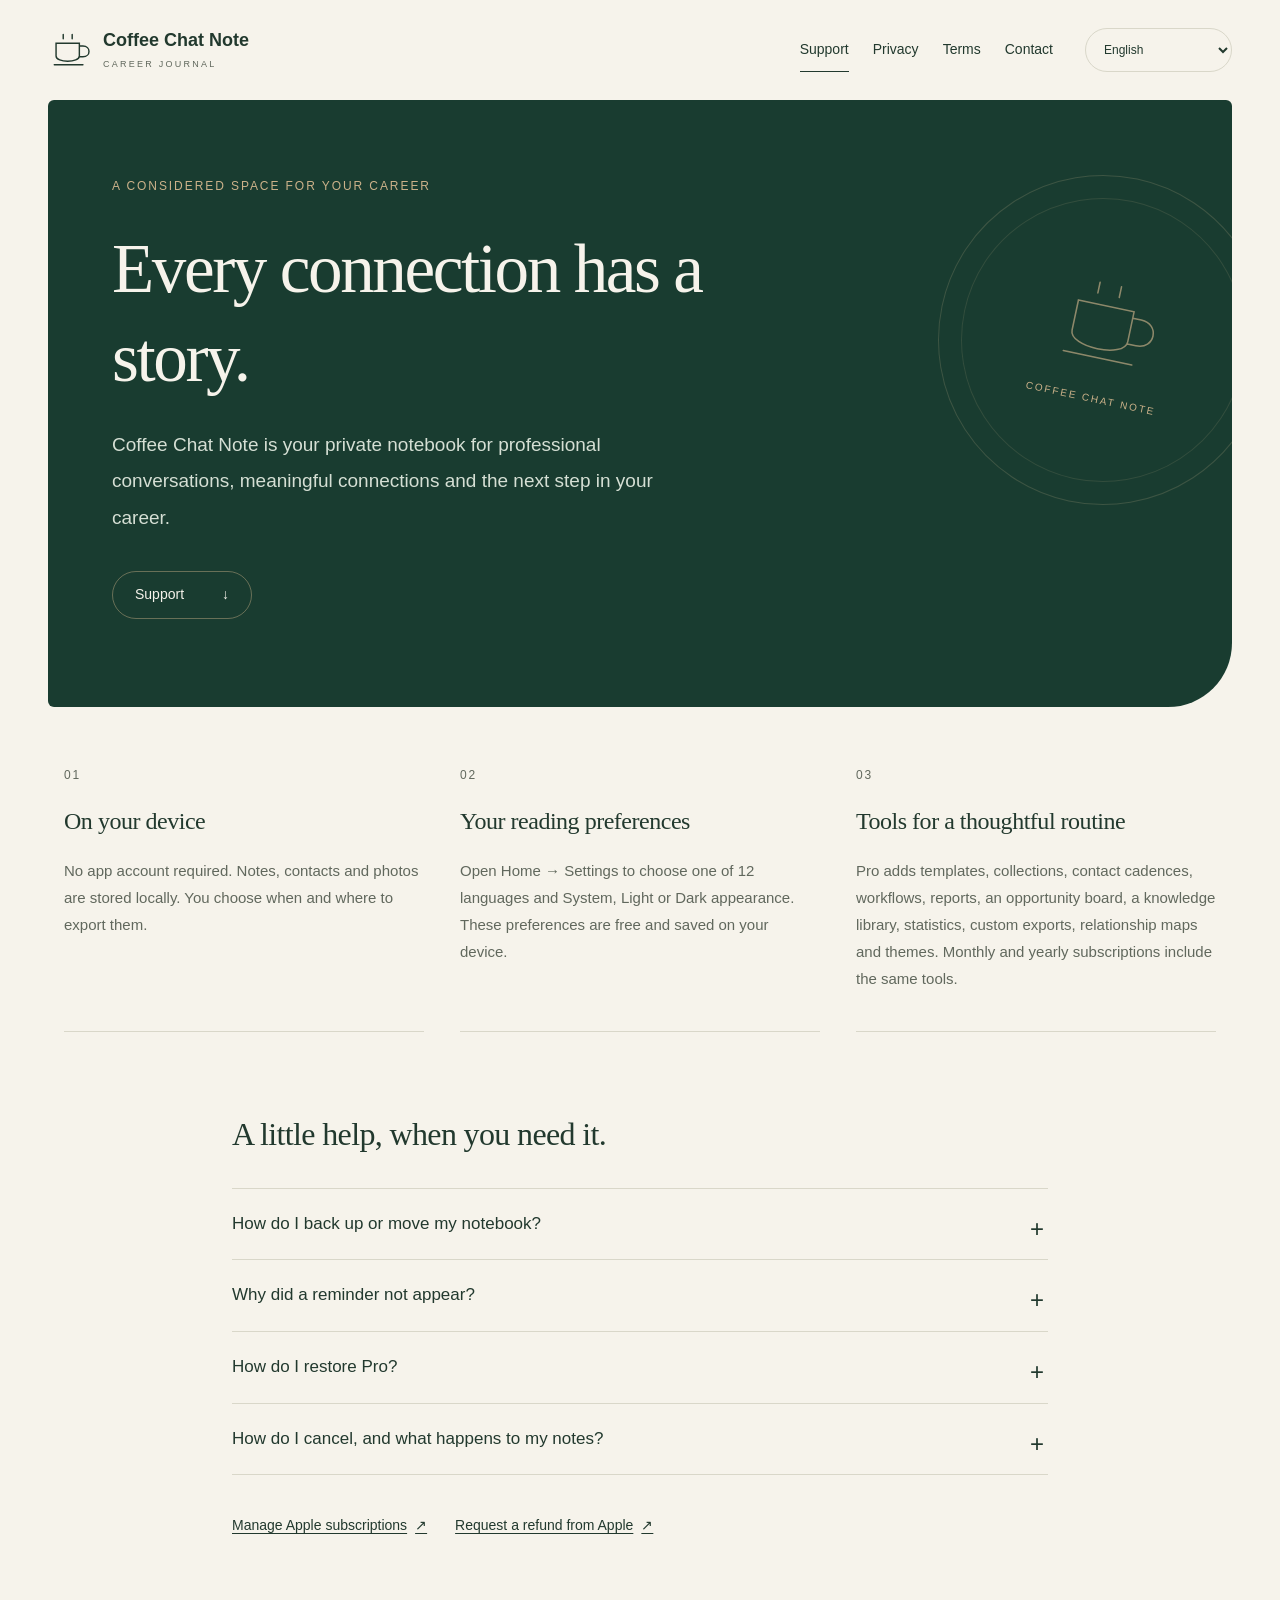
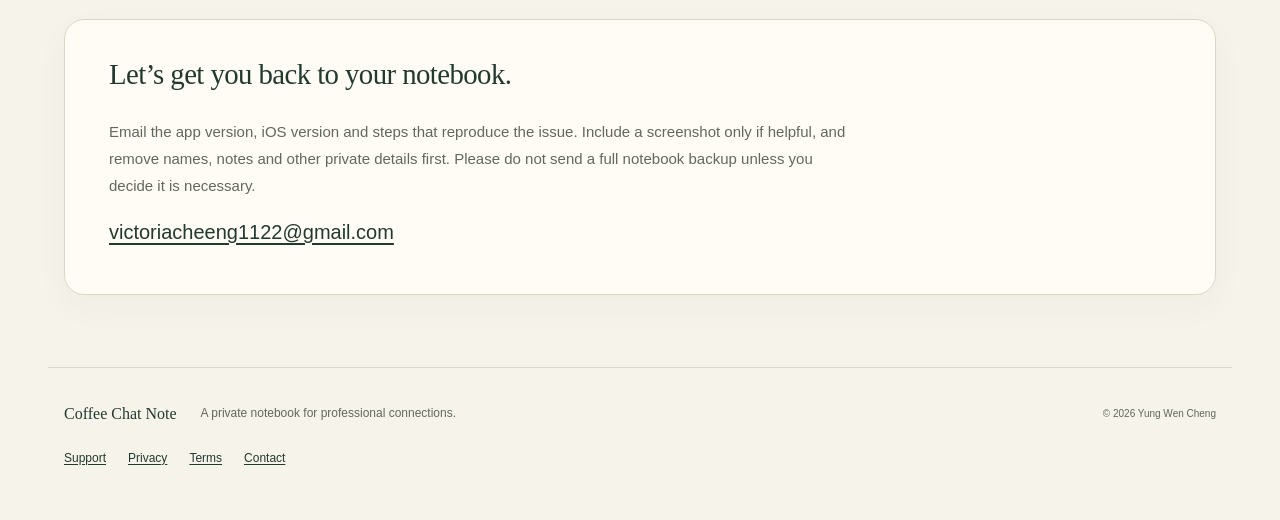
==== index.html @ aa7da722 "Publish Coffee Chat Note support and privacy in 12 languages" ====
<!doctype html>
<html lang="en" dir="ltr"><head><meta charset="utf-8"><meta name="viewport" content="width=device-width,initial-scale=1"><meta name="color-scheme" content="light dark"><meta name="description" content="Coffee Chat Note: support, privacy and subscriptions for your private professional notebook."><title>Support · Coffee Chat Note</title><link rel="icon" type="image/svg+xml" href="icon.svg"><link rel="stylesheet" href="style.css"><script defer src="site.js"></script></head>
<body data-page="index"><a class="skip" href="#main"><span data-i18n="skip" >Skip to content</span></a><header class="site-header"><a class="brand" href="index.html"><svg viewBox="0 0 48 48" aria-hidden="true"><path d="M9 16h26v14c0 8-26 8-26 0V16Zm26 3h4c9 0 9 12 0 12h-4M7 40h32M17 6v5m10-5v5"/></svg><span>Coffee Chat Note<small>CAREER JOURNAL</small></span></a><nav aria-label="Main"><a href="index.html" aria-current=page><span data-i18n="navSupport" >Support</span></a><a href="privacy.html" ><span data-i18n="navPrivacy" >Privacy</span></a><a href="terms.html" ><span data-i18n="navTerms" >Terms</span></a><a href="contact.html" ><span data-i18n="navContact" >Contact</span></a></nav><div class="language"><label for="language" data-i18n="language">Language</label><select id="language"><option value="en">English</option><option value="zh-Hant">繁體中文</option><option value="zh-Hans">简体中文</option><option value="ja">日本語</option><option value="es">Español</option><option value="fr">Français</option><option value="ko">한국어</option><option value="de">Deutsch</option><option value="pt-BR">Português (Brasil)</option><option value="id">Bahasa Indonesia</option><option value="hi">हिन्दी</option><option value="ar">العربية</option></select></div></header><main id="main"><section class="hero"><p data-i18n="eyebrow" class=eyebrow>A considered space for your career</p><h1 data-i18n="hero" >Every connection has a story.</h1><p data-i18n="intro" class=lead>Coffee Chat Note is your private notebook for professional conversations, meaningful connections and the next step in your career.</p><a class="button" href="#faq"><span data-i18n="navSupport" >Support</span> <span aria-hidden="true">↓</span></a><div class="hero-orbit" aria-hidden="true"><svg viewBox="0 0 48 48" aria-hidden="true"><path d="M9 16h26v14c0 8-26 8-26 0V16Zm26 3h4c9 0 9 12 0 12h-4M7 40h32M17 6v5m10-5v5"/></svg><span>COFFEE CHAT NOTE</span></div></section><section class="features" aria-label="Coffee Chat Note"><article class="feature"><span class="number">01</span><h2 data-i18n="local" >On your device</h2><p data-i18n="localBody" >No app account required. Notes, contacts and photos are stored locally. You choose when and where to export them.</p></article><article class="feature"><span class="number">02</span><h2 data-i18n="settings" >Your reading preferences</h2><p data-i18n="settingsBody" >Open Home → Settings to choose one of 12 languages and System, Light or Dark appearance. These preferences are free and saved on your device.</p></article><article class="feature"><span class="number">03</span><h2 data-i18n="pro" >Tools for a thoughtful routine</h2><p data-i18n="proBody" >Pro adds templates, collections, contact cadences, workflows, reports, an opportunity board, a knowledge library, statistics, custom exports, relationship maps and themes. Monthly and yearly subscriptions include the same tools.</p></article></section><section class="faq" id="faq"><h2 data-i18n="faq" >A little help, when you need it.</h2><details><summary><span data-i18n="backupQ" >How do I back up or move my notebook?</span></summary><p data-i18n="backupA" >Open Settings → Backup and Restore to export a complete JSON backup, including records, relationships and photos. Save it in a trusted place. To move devices, transfer that file and import it on the new device. Preview the restore choices carefully; exports may contain private information.</p></details><details><summary><span data-i18n="reminderQ" >Why did a reminder not appear?</span></summary><p data-i18n="reminderA" >Check notification permission in iOS Settings, enable the reminder on the pending task, and check its date and pause setting. Date-only reminders occur at 9:00 AM in the task’s selected time zone. The nearest 60 future reminders are scheduled and refreshed when you open or edit the app. Focus modes and system notification settings can affect delivery.</p></details><details><summary><span data-i18n="restoreQ" >How do I restore Pro?</span></summary><p data-i18n="restoreA" >Use the same Apple Account used for the purchase, then open Settings → Pro → Restore Purchases. An active subscription is required. Connect to the App Store if the status cannot be verified. Backup files do not transfer Pro access.</p></details><details><summary><span data-i18n="cancelQ" >How do I cancel, and what happens to my notes?</span></summary><p data-i18n="cancelA" >Manage or cancel in iPhone Settings → your name → Subscriptions. Canceling stops the next renewal; Pro stays available until the paid period ends. Free notes, existing template answers, and complete backup and restore remain available afterward. Apple handles refund requests.</p></details><div class="link-row"><a class="text-link" href="https://apps.apple.com/account/subscriptions"><span data-i18n="manage" >Manage Apple subscriptions</span> <span aria-hidden="true">↗</span></a><a class="text-link" href="https://reportaproblem.apple.com/"><span data-i18n="refund" >Request a refund from Apple</span> <span aria-hidden="true">↗</span></a></div></section><aside class="help-panel"><h2 data-i18n="helpTitle" >Let’s get you back to your notebook.</h2><p data-i18n="helpBody" >Email the app version, iOS version and steps that reproduce the issue. Include a screenshot only if helpful, and remove names, notes and other private details first. Please do not send a full notebook backup unless you decide it is necessary.</p><a class="email" href="mailto:victoriacheeng1122@gmail.com?subject=Coffee%20Chat%20Note%20Support">victoriacheeng1122@gmail.com</a></aside></main><footer><a class="brand-name" href="index.html">Coffee Chat Note</a><p data-i18n="footer" >A private notebook for professional connections.</p><small>© 2026 Yung Wen Cheng</small><div><a href="index.html" aria-current=page><span data-i18n="navSupport" >Support</span></a><a href="privacy.html" ><span data-i18n="navPrivacy" >Privacy</span></a><a href="terms.html" ><span data-i18n="navTerms" >Terms</span></a><a href="contact.html" ><span data-i18n="navContact" >Contact</span></a></div></footer></body></html>
---- style.css ----
:root{--bg:#f6f3eb;--paper:#fffcf5;--ink:#22392e;--muted:#61685d;--line:#d9d7c9;--gold:#ccb28a;--green:#193c30;--light:#f6f3eb;--shadow:0 12px 35px #1b352909;color-scheme:light dark}*{box-sizing:border-box}html{scroll-behavior:smooth;scroll-padding-top:2rem}body{margin:0;background:var(--bg);color:var(--ink);font:16px/1.8 -apple-system,BlinkMacSystemFont,"Segoe UI",sans-serif}a{color:inherit;text-underline-offset:.2em}button,select,a,summary{-webkit-tap-highlight-color:transparent}a:focus-visible,select:focus-visible,summary:focus-visible{outline:3px solid #9d783a;outline-offset:5px;border-radius:4px}h1,h2,p{margin-top:0}h1,h2{font-family:Georgia,"Times New Roman","Noto Serif TC",serif;line-height:1.3;font-weight:400;letter-spacing:-.035em}h1{font-size:clamp(2.4rem,5.4vw,4.8rem);max-width:800px;margin-bottom:24px}h2{font-size:1.8rem;letter-spacing:-.02em}p{color:var(--muted)}.skip{position:absolute;top:-100px;inset-inline-start:20px;background:var(--paper);padding:12px;z-index:10}.skip:focus{top:12px}.site-header{max-width:1280px;margin:auto;padding:28px 48px;display:flex;align-items:center;gap:32px;flex-wrap:wrap}.brand{display:flex;align-items:center;gap:12px;line-height:1.3;text-decoration:none;font-size:18px;font-weight:600}.brand svg{width:43px;height:43px;fill:none;stroke:var(--ink);stroke-width:1.6;stroke-linecap:round}.brand small{display:block;font-size:9px;letter-spacing:.25em;margin-top:6px;font-weight:500;color:var(--muted)}nav{display:flex;gap:24px;margin-inline-start:auto;flex-wrap:wrap}nav a{text-decoration:none;font-size:14px;min-height:44px;display:flex;align-items:center;border-bottom:1px solid transparent}nav [aria-current]{border-bottom-color:var(--ink)}.language{display:flex;gap:8px;align-items:center;font-size:12px}.language label{position:absolute;clip-path:inset(50%);width:1px;height:1px;overflow:hidden}select{font:inherit;min-height:44px;max-width:160px;background:transparent;color:var(--ink);border:1px solid var(--line);border-radius:24px;padding:0 14px}main{max-width:1184px;margin:auto}.hero{position:relative;overflow:hidden;background:var(--green);color:var(--light);padding:76px 64px 88px;border-radius:6px 6px 64px 6px}.hero h1{max-width:630px}.eyebrow{text-transform:uppercase;letter-spacing:.16em;font-size:12px;font-weight:500;margin-bottom:26px}.hero .eyebrow{color:var(--gold)}.hero .lead{max-width:580px;color:#d5dfd4}.lead{font-size:19px;line-height:1.9}.hero-orbit{position:absolute;inset-inline-end:-36px;top:75px;width:330px;height:330px;border:1px solid #c4b38b35;border-radius:50%;display:flex;flex-direction:column;justify-content:center;align-items:center;transform:rotate(12deg);pointer-events:none}.hero-orbit:before{content:"";position:absolute;inset:22px;border-radius:50%;border:1px solid #c4b38b25}.hero-orbit svg{width:105px;fill:none;stroke:var(--gold);stroke-width:.7;stroke-linecap:round;opacity:.65}.hero-orbit span{font-size:10px;letter-spacing:.2em;margin-top:15px;color:var(--gold)}.button{display:inline-flex;align-items:center;gap:38px;border:1px solid #ccb28a70;border-radius:28px;min-height:48px;padding:8px 22px;text-decoration:none;font-size:14px;margin-top:16px}.features{display:grid;grid-template-columns:repeat(3,1fr);padding:58px 16px 52px;gap:36px}.feature{border-bottom:1px solid var(--line);padding-bottom:24px}.number{display:block;color:var(--muted);font-size:12px;letter-spacing:.15em;margin-bottom:20px}.feature h2{font-size:24px}.feature p{font-size:15px}.faq{max-width:880px;margin:30px auto 72px;padding:0 32px}.faq>h2{margin-bottom:32px;font-size:32px}details{border-top:1px solid var(--line)}details:last-of-type{border-bottom:1px solid var(--line)}summary{cursor:pointer;padding:20px 30px 20px 0;font-size:17px;position:relative;list-style:none;font-weight:500}summary::-webkit-details-marker{display:none}summary:after{content:"+";position:absolute;inset-inline-end:4px;top:18px;font-weight:300;font-size:24px}details[open] summary:after{content:"−"}details p{padding:0 24px 8px 0}.link-row{display:flex;gap:12px 28px;flex-wrap:wrap;margin:28px 0}.text-link{font-size:14px;display:inline-flex;align-items:center;gap:8px;min-height:44px}.help-panel{background:var(--paper);border:1px solid var(--line);border-radius:20px;box-shadow:var(--shadow);padding:36px 44px;margin:0 16px 72px}.help-panel p{max-width:750px;font-size:15px}.email{display:inline-block;font-size:clamp(14px,2vw,20px);font-weight:500;overflow-wrap:anywhere;min-height:44px}.document{max-width:840px;margin:54px auto 80px;padding:0 24px}.document header{border-bottom:1px solid var(--line);padding-bottom:20px;margin-bottom:44px}.document h1{font-size:clamp(2.3rem,5vw,3.8rem)}.document .lead{font-size:17px}.document section{margin-bottom:36px}.document section h2{font-size:25px;margin-bottom:14px}.document .help-panel{margin:48px 0 0;padding:30px}.document .help-panel h2{font-size:26px}.contact{min-height:55vh}.contact>.email{margin:8px 0 24px}.contact-note{border-top:1px solid var(--line);margin-top:48px;padding-top:32px}footer{border-top:1px solid var(--line);max-width:1184px;margin:auto;padding:32px 16px 44px;display:flex;flex-wrap:wrap;align-items:center;gap:12px 24px;font-size:12px}footer .brand-name{font-size:16px;text-decoration:none;font-family:Georgia,serif}footer p{margin:0}footer small{margin-inline-start:auto;color:var(--muted)}footer>div{flex-basis:100%;display:flex;gap:22px;flex-wrap:wrap}footer>div a{min-height:36px;display:inline-flex;align-items:center}[dir=rtl] h1,[dir=rtl] h2{letter-spacing:0}[dir=rtl] summary{padding-inline:0 30px}
@media(min-width:1050px){.hero .lead,.hero h1{position:relative;z-index:1}}@media(max-width:1050px){.hero-orbit{display:none}.site-header{padding:22px 28px;gap:16px}.site-header nav{order:3;flex-basis:100%;margin:0;gap:24px}.language{margin-inline-start:auto}main{margin:0 20px}.hero{padding:50px 32px}.features{gap:24px;padding-inline:4px}.feature h2{font-size:22px}}@media(max-width:640px){body{font-size:16px}.site-header{padding:20px;gap:12px}nav{justify-content:space-between}nav a{font-size:13px}.brand{font-size:15px}.brand svg{width:36px}.language select{max-width:125px;font-size:11px;padding:0 8px}.hero{padding:40px 25px 46px;border-radius:6px 6px 44px 6px}.hero .lead{font-size:16px}.eyebrow{font-size:10px;letter-spacing:.1em}.features{grid-template-columns:1fr;gap:22px;padding:34px 6px 20px}.number{margin-bottom:10px}.feature h2{margin-bottom:12px}.faq{padding:0 6px;margin:28px 0 48px}.faq>h2{font-size:28px}.help-panel{margin:0 0 44px;padding:26px}.help-panel h2{font-size:26px}.document{padding:0 6px;margin-top:32px}.document .help-panel{padding:23px}.document section h2{font-size:23px}.lead{font-size:17px}footer{margin:0 20px;padding-inline:0}footer small{margin:0;flex-basis:100%}}
@media(prefers-color-scheme:dark){:root{--bg:#14251e;--paper:#1c3026;--ink:#eee8dc;--muted:#bac6b9;--line:#3f5345;--green:#203e31;--shadow:none}.hero{border:1px solid var(--line)}select option{background:#1c3026}.number{color:var(--gold)}}@media(prefers-reduced-motion:reduce){html{scroll-behavior:auto}}
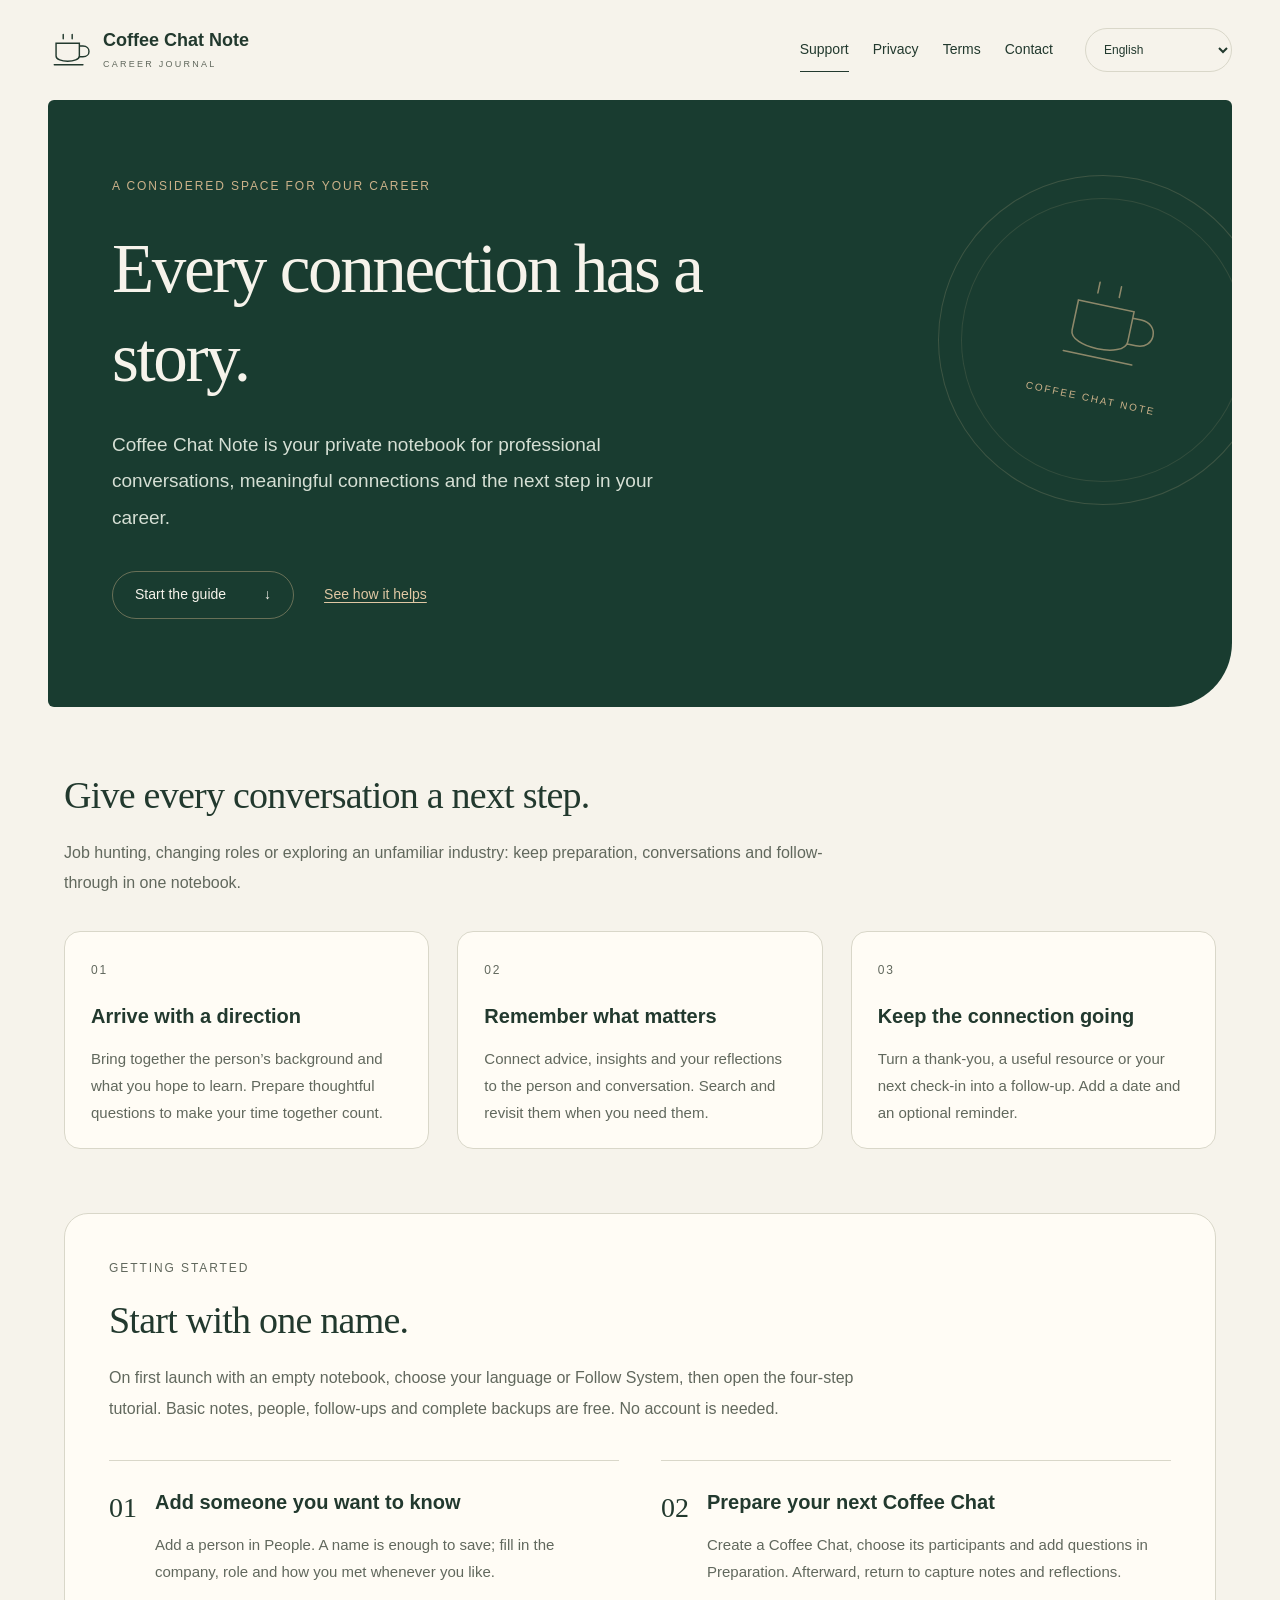
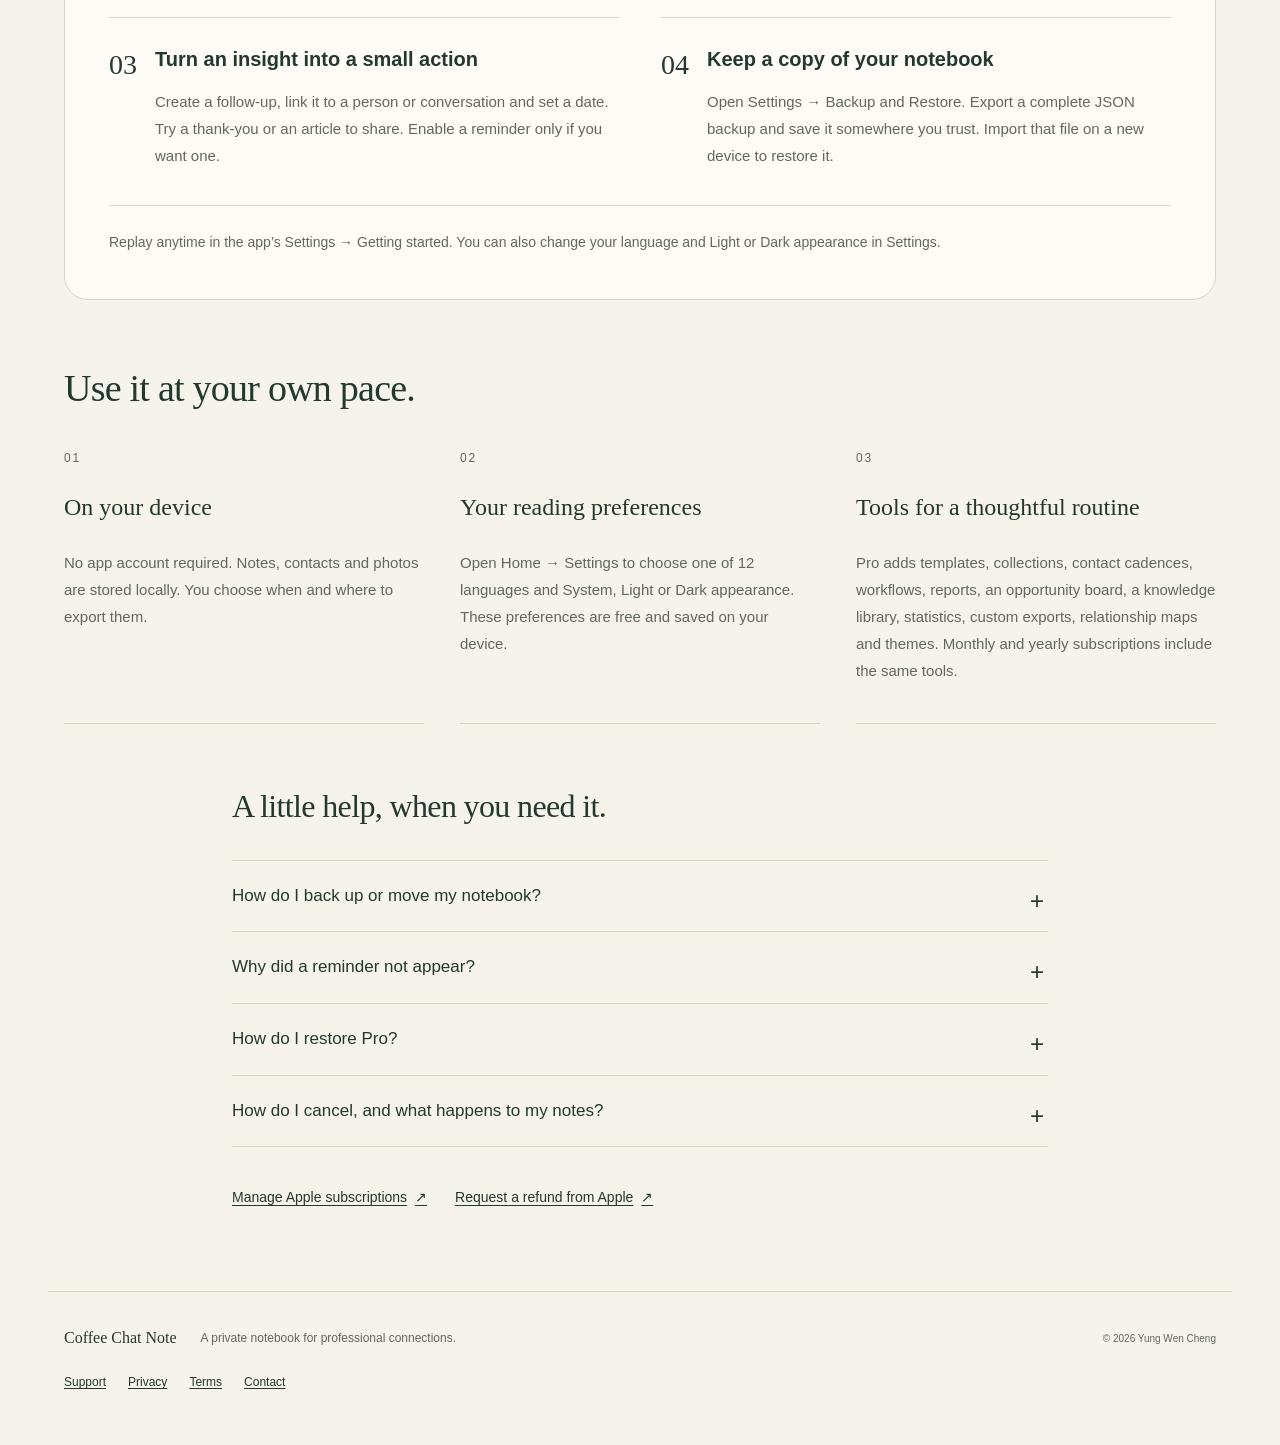
==== commit 3a214472: "Publish product overview and beginner guide" ====
--- a/index.html
+++ b/index.html
@@ -1,3 +1,10 @@
 <!doctype html>
-<html lang="en" dir="ltr"><head><meta charset="utf-8"><meta name="viewport" content="width=device-width,initial-scale=1"><meta name="color-scheme" content="light dark"><meta name="description" content="Coffee Chat Note: support, privacy and subscriptions for your private professional notebook."><title>Support · Coffee Chat Note</title><link rel="icon" type="image/svg+xml" href="icon.svg"><link rel="stylesheet" href="style.css"><script defer src="site.js"></script></head>
-<body data-page="index"><a class="skip" href="#main"><span data-i18n="skip" >Skip to content</span></a><header class="site-header"><a class="brand" href="index.html"><svg viewBox="0 0 48 48" aria-hidden="true"><path d="M9 16h26v14c0 8-26 8-26 0V16Zm26 3h4c9 0 9 12 0 12h-4M7 40h32M17 6v5m10-5v5"/></svg><span>Coffee Chat Note<small>CAREER JOURNAL</small></span></a><nav aria-label="Main"><a href="index.html" aria-current=page><span data-i18n="navSupport" >Support</span></a><a href="privacy.html" ><span data-i18n="navPrivacy" >Privacy</span></a><a href="terms.html" ><span data-i18n="navTerms" >Terms</span></a><a href="contact.html" ><span data-i18n="navContact" >Contact</span></a></nav><div class="language"><label for="language" data-i18n="language">Language</label><select id="language"><option value="en">English</option><option value="zh-Hant">繁體中文</option><option value="zh-Hans">简体中文</option><option value="ja">日本語</option><option value="es">Español</option><option value="fr">Français</option><option value="ko">한국어</option><option value="de">Deutsch</option><option value="pt-BR">Português (Brasil)</option><option value="id">Bahasa Indonesia</option><option value="hi">हिन्दी</option><option value="ar">العربية</option></select></div></header><main id="main"><section class="hero"><p data-i18n="eyebrow" class=eyebrow>A considered space for your career</p><h1 data-i18n="hero" >Every connection has a story.</h1><p data-i18n="intro" class=lead>Coffee Chat Note is your private notebook for professional conversations, meaningful connections and the next step in your career.</p><a class="button" href="#faq"><span data-i18n="navSupport" >Support</span> <span aria-hidden="true">↓</span></a><div class="hero-orbit" aria-hidden="true"><svg viewBox="0 0 48 48" aria-hidden="true"><path d="M9 16h26v14c0 8-26 8-26 0V16Zm26 3h4c9 0 9 12 0 12h-4M7 40h32M17 6v5m10-5v5"/></svg><span>COFFEE CHAT NOTE</span></div></section><section class="features" aria-label="Coffee Chat Note"><article class="feature"><span class="number">01</span><h2 data-i18n="local" >On your device</h2><p data-i18n="localBody" >No app account required. Notes, contacts and photos are stored locally. You choose when and where to export them.</p></article><article class="feature"><span class="number">02</span><h2 data-i18n="settings" >Your reading preferences</h2><p data-i18n="settingsBody" >Open Home → Settings to choose one of 12 languages and System, Light or Dark appearance. These preferences are free and saved on your device.</p></article><article class="feature"><span class="number">03</span><h2 data-i18n="pro" >Tools for a thoughtful routine</h2><p data-i18n="proBody" >Pro adds templates, collections, contact cadences, workflows, reports, an opportunity board, a knowledge library, statistics, custom exports, relationship maps and themes. Monthly and yearly subscriptions include the same tools.</p></article></section><section class="faq" id="faq"><h2 data-i18n="faq" >A little help, when you need it.</h2><details><summary><span data-i18n="backupQ" >How do I back up or move my notebook?</span></summary><p data-i18n="backupA" >Open Settings → Backup and Restore to export a complete JSON backup, including records, relationships and photos. Save it in a trusted place. To move devices, transfer that file and import it on the new device. Preview the restore choices carefully; exports may contain private information.</p></details><details><summary><span data-i18n="reminderQ" >Why did a reminder not appear?</span></summary><p data-i18n="reminderA" >Check notification permission in iOS Settings, enable the reminder on the pending task, and check its date and pause setting. Date-only reminders occur at 9:00 AM in the task’s selected time zone. The nearest 60 future reminders are scheduled and refreshed when you open or edit the app. Focus modes and system notification settings can affect delivery.</p></details><details><summary><span data-i18n="restoreQ" >How do I restore Pro?</span></summary><p data-i18n="restoreA" >Use the same Apple Account used for the purchase, then open Settings → Pro → Restore Purchases. An active subscription is required. Connect to the App Store if the status cannot be verified. Backup files do not transfer Pro access.</p></details><details><summary><span data-i18n="cancelQ" >How do I cancel, and what happens to my notes?</span></summary><p data-i18n="cancelA" >Manage or cancel in iPhone Settings → your name → Subscriptions. Canceling stops the next renewal; Pro stays available until the paid period ends. Free notes, existing template answers, and complete backup and restore remain available afterward. Apple handles refund requests.</p></details><div class="link-row"><a class="text-link" href="https://apps.apple.com/account/subscriptions"><span data-i18n="manage" >Manage Apple subscriptions</span> <span aria-hidden="true">↗</span></a><a class="text-link" href="https://reportaproblem.apple.com/"><span data-i18n="refund" >Request a refund from Apple</span> <span aria-hidden="true">↗</span></a></div></section><aside class="help-panel"><h2 data-i18n="helpTitle" >Let’s get you back to your notebook.</h2><p data-i18n="helpBody" >Email the app version, iOS version and steps that reproduce the issue. Include a screenshot only if helpful, and remove names, notes and other private details first. Please do not send a full notebook backup unless you decide it is necessary.</p><a class="email" href="mailto:victoriacheeng1122@gmail.com?subject=Coffee%20Chat%20Note%20Support">victoriacheeng1122@gmail.com</a></aside></main><footer><a class="brand-name" href="index.html">Coffee Chat Note</a><p data-i18n="footer" >A private notebook for professional connections.</p><small>© 2026 Yung Wen Cheng</small><div><a href="index.html" aria-current=page><span data-i18n="navSupport" >Support</span></a><a href="privacy.html" ><span data-i18n="navPrivacy" >Privacy</span></a><a href="terms.html" ><span data-i18n="navTerms" >Terms</span></a><a href="contact.html" ><span data-i18n="navContact" >Contact</span></a></div></footer></body></html>+<html lang="en" dir="ltr"><head><meta charset="utf-8"><meta name="viewport" content="width=device-width,initial-scale=1"><meta name="color-scheme" content="light dark"><meta name="description" content="Coffee Chat Note: support, privacy and subscriptions for your private professional notebook."><title>Support · Coffee Chat Note</title><link rel="icon" type="image/svg+xml" href="icon.svg"><link rel="stylesheet" href="style.css?v=20261011-guide"><script defer src="site.js?v=20261011-guide"></script></head>
+<body data-page="index"><a class="skip" href="#main"><span data-i18n="skip" >Skip to content</span></a><header class="site-header"><a class="brand" href="index.html"><svg viewBox="0 0 48 48" aria-hidden="true"><path d="M9 16h26v14c0 8-26 8-26 0V16Zm26 3h4c9 0 9 12 0 12h-4M7 40h32M17 6v5m10-5v5"/></svg><span>Coffee Chat Note<small>CAREER JOURNAL</small></span></a><nav aria-label="Main"><a href="index.html" aria-current=page><span data-i18n="navSupport" >Support</span></a><a href="privacy.html" ><span data-i18n="navPrivacy" >Privacy</span></a><a href="terms.html" ><span data-i18n="navTerms" >Terms</span></a><a href="contact.html" ><span data-i18n="navContact" >Contact</span></a></nav><div class="language"><label for="language" data-i18n="language">Language</label><select id="language"><option value="en">English</option><option value="zh-Hant">繁體中文</option><option value="zh-Hans">简体中文</option><option value="ja">日本語</option><option value="es">Español</option><option value="fr">Français</option><option value="ko">한국어</option><option value="de">Deutsch</option><option value="pt-BR">Português (Brasil)</option><option value="id">Bahasa Indonesia</option><option value="hi">हिन्दी</option><option value="ar">العربية</option></select></div></header><main id="main"><section class="hero">
+<p data-i18n="eyebrow" class=eyebrow>A considered space for your career</p><h1 data-i18n="hero" >Every connection has a story.</h1><p data-i18n="intro" class=lead>Coffee Chat Note is your private notebook for professional conversations, meaningful connections and the next step in your career.</p>
+<div class="hero-actions"><a class="button" href="#getting-started"><span data-i18n="guideCTA" >Start the guide</span> <span aria-hidden="true">↓</span></a><a class="hero-link" href="#value"><span data-i18n="valueCTA" >See how it helps</span></a></div>
+<div class="hero-orbit" aria-hidden="true"><svg viewBox="0 0 48 48" aria-hidden="true"><path d="M9 16h26v14c0 8-26 8-26 0V16Zm26 3h4c9 0 9 12 0 12h-4M7 40h32M17 6v5m10-5v5"/></svg><span>COFFEE CHAT NOTE</span></div></section>
+<section class="value-section" id="value" aria-labelledby="value-title"><h2 data-i18n="valueTitle" id="value-title">Give every conversation a next step.</h2><p data-i18n="valueIntro" class=section-intro>Job hunting, changing roles or exploring an unfamiliar industry: keep preparation, conversations and follow-through in one notebook.</p><div class="value-grid"><article class="value-card"><span class="number" aria-hidden="true">01</span><h3 data-i18n="value1Title" >Arrive with a direction</h3><p data-i18n="value1Body" >Bring together the person’s background and what you hope to learn. Prepare thoughtful questions to make your time together count.</p></article><article class="value-card"><span class="number" aria-hidden="true">02</span><h3 data-i18n="value2Title" >Remember what matters</h3><p data-i18n="value2Body" >Connect advice, insights and your reflections to the person and conversation. Search and revisit them when you need them.</p></article><article class="value-card"><span class="number" aria-hidden="true">03</span><h3 data-i18n="value3Title" >Keep the connection going</h3><p data-i18n="value3Body" >Turn a thank-you, a useful resource or your next check-in into a follow-up. Add a date and an optional reminder.</p></article></div></section>
+<section class="getting-started" id="getting-started" aria-labelledby="guide-title"><header><p data-i18n="guideEyebrow" class=eyebrow>GETTING STARTED</p><h2 data-i18n="guideTitle" id="guide-title">Start with one name.</h2><p data-i18n="guideIntro" class=section-intro>On first launch with an empty notebook, choose your language or Follow System, then open the four-step tutorial. Basic notes, people, follow-ups and complete backups are free. No account is needed.</p></header><ol class="guide-steps" role="list"><li><span class="step-number" aria-hidden="true">01</span><div><h3 data-i18n="step1Title" >Add someone you want to know</h3><p data-i18n="step1Body" >Add a person in People. A name is enough to save; fill in the company, role and how you met whenever you like.</p></div></li><li><span class="step-number" aria-hidden="true">02</span><div><h3 data-i18n="step2Title" >Prepare your next Coffee Chat</h3><p data-i18n="step2Body" >Create a Coffee Chat, choose its participants and add questions in Preparation. Afterward, return to capture notes and reflections.</p></div></li><li><span class="step-number" aria-hidden="true">03</span><div><h3 data-i18n="step3Title" >Turn an insight into a small action</h3><p data-i18n="step3Body" >Create a follow-up, link it to a person or conversation and set a date. Try a thank-you or an article to share. Enable a reminder only if you want one.</p></div></li><li><span class="step-number" aria-hidden="true">04</span><div><h3 data-i18n="step4Title" >Keep a copy of your notebook</h3><p data-i18n="step4Body" >Open Settings → Backup and Restore. Export a complete JSON backup and save it somewhere you trust. Import that file on a new device to restore it.</p></div></li></ol><p class="guide-note" data-i18n="guideReplay">Replay anytime in the app’s Settings → Getting started. You can also change your language and Light or Dark appearance in Settings.</p></section>
+<section class="everyday" aria-labelledby="everyday-title"><h2 data-i18n="everydayTitle" id="everyday-title">Use it at your own pace.</h2><div class="features"><article class="feature"><span class="number" aria-hidden="true">01</span><h3 data-i18n="local" >On your device</h3><p data-i18n="localBody" >No app account required. Notes, contacts and photos are stored locally. You choose when and where to export them.</p></article><article class="feature"><span class="number" aria-hidden="true">02</span><h3 data-i18n="settings" >Your reading preferences</h3><p data-i18n="settingsBody" >Open Home → Settings to choose one of 12 languages and System, Light or Dark appearance. These preferences are free and saved on your device.</p></article><article class="feature"><span class="number" aria-hidden="true">03</span><h3 data-i18n="pro" >Tools for a thoughtful routine</h3><p data-i18n="proBody" >Pro adds templates, collections, contact cadences, workflows, reports, an opportunity board, a knowledge library, statistics, custom exports, relationship maps and themes. Monthly and yearly subscriptions include the same tools.</p></article></div></section>
+<section class="faq" id="faq"><h2 data-i18n="faq" >A little help, when you need it.</h2><details><summary><span data-i18n="backupQ" >How do I back up or move my notebook?</span></summary><p data-i18n="backupA" >Open Settings → Backup and Restore to export a complete JSON backup, including records, relationships and photos. Save it in a trusted place. To move devices, transfer that file and import it on the new device. Preview the restore choices carefully; exports may contain private information.</p></details><details><summary><span data-i18n="reminderQ" >Why did a reminder not appear?</span></summary><p data-i18n="reminderA" >Check notification permission in iOS Settings, enable the reminder on the pending task, and check its date and pause setting. Date-only reminders occur at 9:00 AM in the task’s selected time zone. The nearest 60 future reminders are scheduled and refreshed when you open or edit the app. Focus modes and system notification settings can affect delivery.</p></details><details><summary><span data-i18n="restoreQ" >How do I restore Pro?</span></summary><p data-i18n="restoreA" >Use the same Apple Account used for the purchase, then open Settings → Pro → Restore Purchases. An active subscription is required. Connect to the App Store if the status cannot be verified. Backup files do not transfer Pro access.</p></details><details><summary><span data-i18n="cancelQ" >How do I cancel, and what happens to my notes?</span></summary><p data-i18n="cancelA" >Manage or cancel in iPhone Settings → your name → Subscriptions. Canceling stops the next renewal; Pro stays available until the paid period ends. Free notes, existing template answers, and complete backup and restore remain available afterward. Apple handles refund requests.</p></details><div class="link-row"><a class="text-link" href="https://apps.apple.com/account/subscriptions"><span data-i18n="manage" >Manage Apple subscriptions</span> <span aria-hidden="true">↗</span></a><a class="text-link" href="https://reportaproblem.apple.com/"><span data-i18n="refund" >Request a refund from Apple</span> <span aria-hidden="true">↗</span></a></div></section></main><footer><a class="brand-name" href="index.html">Coffee Chat Note</a><p data-i18n="footer" >A private notebook for professional connections.</p><small>© 2026 Yung Wen Cheng</small><div><a href="index.html" aria-current=page><span data-i18n="navSupport" >Support</span></a><a href="privacy.html" ><span data-i18n="navPrivacy" >Privacy</span></a><a href="terms.html" ><span data-i18n="navTerms" >Terms</span></a><a href="contact.html" ><span data-i18n="navContact" >Contact</span></a></div></footer></body></html>
--- a/style.css
+++ b/style.css
@@ -1,3 +1,27 @@
-:root{--bg:#f6f3eb;--paper:#fffcf5;--ink:#22392e;--muted:#61685d;--line:#d9d7c9;--gold:#ccb28a;--green:#193c30;--light:#f6f3eb;--shadow:0 12px 35px #1b352909;color-scheme:light dark}*{box-sizing:border-box}html{scroll-behavior:smooth;scroll-padding-top:2rem}body{margin:0;background:var(--bg);color:var(--ink);font:16px/1.8 -apple-system,BlinkMacSystemFont,"Segoe UI",sans-serif}a{color:inherit;text-underline-offset:.2em}button,select,a,summary{-webkit-tap-highlight-color:transparent}a:focus-visible,select:focus-visible,summary:focus-visible{outline:3px solid #9d783a;outline-offset:5px;border-radius:4px}h1,h2,p{margin-top:0}h1,h2{font-family:Georgia,"Times New Roman","Noto Serif TC",serif;line-height:1.3;font-weight:400;letter-spacing:-.035em}h1{font-size:clamp(2.4rem,5.4vw,4.8rem);max-width:800px;margin-bottom:24px}h2{font-size:1.8rem;letter-spacing:-.02em}p{color:var(--muted)}.skip{position:absolute;top:-100px;inset-inline-start:20px;background:var(--paper);padding:12px;z-index:10}.skip:focus{top:12px}.site-header{max-width:1280px;margin:auto;padding:28px 48px;display:flex;align-items:center;gap:32px;flex-wrap:wrap}.brand{display:flex;align-items:center;gap:12px;line-height:1.3;text-decoration:none;font-size:18px;font-weight:600}.brand svg{width:43px;height:43px;fill:none;stroke:var(--ink);stroke-width:1.6;stroke-linecap:round}.brand small{display:block;font-size:9px;letter-spacing:.25em;margin-top:6px;font-weight:500;color:var(--muted)}nav{display:flex;gap:24px;margin-inline-start:auto;flex-wrap:wrap}nav a{text-decoration:none;font-size:14px;min-height:44px;display:flex;align-items:center;border-bottom:1px solid transparent}nav [aria-current]{border-bottom-color:var(--ink)}.language{display:flex;gap:8px;align-items:center;font-size:12px}.language label{position:absolute;clip-path:inset(50%);width:1px;height:1px;overflow:hidden}select{font:inherit;min-height:44px;max-width:160px;background:transparent;color:var(--ink);border:1px solid var(--line);border-radius:24px;padding:0 14px}main{max-width:1184px;margin:auto}.hero{position:relative;overflow:hidden;background:var(--green);color:var(--light);padding:76px 64px 88px;border-radius:6px 6px 64px 6px}.hero h1{max-width:630px}.eyebrow{text-transform:uppercase;letter-spacing:.16em;font-size:12px;font-weight:500;margin-bottom:26px}.hero .eyebrow{color:var(--gold)}.hero .lead{max-width:580px;color:#d5dfd4}.lead{font-size:19px;line-height:1.9}.hero-orbit{position:absolute;inset-inline-end:-36px;top:75px;width:330px;height:330px;border:1px solid #c4b38b35;border-radius:50%;display:flex;flex-direction:column;justify-content:center;align-items:center;transform:rotate(12deg);pointer-events:none}.hero-orbit:before{content:"";position:absolute;inset:22px;border-radius:50%;border:1px solid #c4b38b25}.hero-orbit svg{width:105px;fill:none;stroke:var(--gold);stroke-width:.7;stroke-linecap:round;opacity:.65}.hero-orbit span{font-size:10px;letter-spacing:.2em;margin-top:15px;color:var(--gold)}.button{display:inline-flex;align-items:center;gap:38px;border:1px solid #ccb28a70;border-radius:28px;min-height:48px;padding:8px 22px;text-decoration:none;font-size:14px;margin-top:16px}.features{display:grid;grid-template-columns:repeat(3,1fr);padding:58px 16px 52px;gap:36px}.feature{border-bottom:1px solid var(--line);padding-bottom:24px}.number{display:block;color:var(--muted);font-size:12px;letter-spacing:.15em;margin-bottom:20px}.feature h2{font-size:24px}.feature p{font-size:15px}.faq{max-width:880px;margin:30px auto 72px;padding:0 32px}.faq>h2{margin-bottom:32px;font-size:32px}details{border-top:1px solid var(--line)}details:last-of-type{border-bottom:1px solid var(--line)}summary{cursor:pointer;padding:20px 30px 20px 0;font-size:17px;position:relative;list-style:none;font-weight:500}summary::-webkit-details-marker{display:none}summary:after{content:"+";position:absolute;inset-inline-end:4px;top:18px;font-weight:300;font-size:24px}details[open] summary:after{content:"−"}details p{padding:0 24px 8px 0}.link-row{display:flex;gap:12px 28px;flex-wrap:wrap;margin:28px 0}.text-link{font-size:14px;display:inline-flex;align-items:center;gap:8px;min-height:44px}.help-panel{background:var(--paper);border:1px solid var(--line);border-radius:20px;box-shadow:var(--shadow);padding:36px 44px;margin:0 16px 72px}.help-panel p{max-width:750px;font-size:15px}.email{display:inline-block;font-size:clamp(14px,2vw,20px);font-weight:500;overflow-wrap:anywhere;min-height:44px}.document{max-width:840px;margin:54px auto 80px;padding:0 24px}.document header{border-bottom:1px solid var(--line);padding-bottom:20px;margin-bottom:44px}.document h1{font-size:clamp(2.3rem,5vw,3.8rem)}.document .lead{font-size:17px}.document section{margin-bottom:36px}.document section h2{font-size:25px;margin-bottom:14px}.document .help-panel{margin:48px 0 0;padding:30px}.document .help-panel h2{font-size:26px}.contact{min-height:55vh}.contact>.email{margin:8px 0 24px}.contact-note{border-top:1px solid var(--line);margin-top:48px;padding-top:32px}footer{border-top:1px solid var(--line);max-width:1184px;margin:auto;padding:32px 16px 44px;display:flex;flex-wrap:wrap;align-items:center;gap:12px 24px;font-size:12px}footer .brand-name{font-size:16px;text-decoration:none;font-family:Georgia,serif}footer p{margin:0}footer small{margin-inline-start:auto;color:var(--muted)}footer>div{flex-basis:100%;display:flex;gap:22px;flex-wrap:wrap}footer>div a{min-height:36px;display:inline-flex;align-items:center}[dir=rtl] h1,[dir=rtl] h2{letter-spacing:0}[dir=rtl] summary{padding-inline:0 30px}
-@media(min-width:1050px){.hero .lead,.hero h1{position:relative;z-index:1}}@media(max-width:1050px){.hero-orbit{display:none}.site-header{padding:22px 28px;gap:16px}.site-header nav{order:3;flex-basis:100%;margin:0;gap:24px}.language{margin-inline-start:auto}main{margin:0 20px}.hero{padding:50px 32px}.features{gap:24px;padding-inline:4px}.feature h2{font-size:22px}}@media(max-width:640px){body{font-size:16px}.site-header{padding:20px;gap:12px}nav{justify-content:space-between}nav a{font-size:13px}.brand{font-size:15px}.brand svg{width:36px}.language select{max-width:125px;font-size:11px;padding:0 8px}.hero{padding:40px 25px 46px;border-radius:6px 6px 44px 6px}.hero .lead{font-size:16px}.eyebrow{font-size:10px;letter-spacing:.1em}.features{grid-template-columns:1fr;gap:22px;padding:34px 6px 20px}.number{margin-bottom:10px}.feature h2{margin-bottom:12px}.faq{padding:0 6px;margin:28px 0 48px}.faq>h2{font-size:28px}.help-panel{margin:0 0 44px;padding:26px}.help-panel h2{font-size:26px}.document{padding:0 6px;margin-top:32px}.document .help-panel{padding:23px}.document section h2{font-size:23px}.lead{font-size:17px}footer{margin:0 20px;padding-inline:0}footer small{margin:0;flex-basis:100%}}
+:root{--bg:#f6f3eb;--paper:#fffcf5;--ink:#22392e;--muted:#61685d;--line:#d9d7c9;--gold:#ccb28a;--green:#193c30;--light:#f6f3eb;--shadow:0 12px 35px #1b352909;color-scheme:light dark}*{box-sizing:border-box}html{scroll-behavior:smooth;scroll-padding-top:2rem}body{margin:0;background:var(--bg);color:var(--ink);font:16px/1.8 -apple-system,BlinkMacSystemFont,"Segoe UI",sans-serif}a{color:inherit;text-underline-offset:.2em}button,select,a,summary{-webkit-tap-highlight-color:transparent}a:focus-visible,select:focus-visible,summary:focus-visible{outline:3px solid #9d783a;outline-offset:5px;border-radius:4px}h1,h2,p{margin-top:0}h1,h2{font-family:Georgia,"Times New Roman","Noto Serif TC",serif;line-height:1.3;font-weight:400;letter-spacing:-.035em}h1{font-size:clamp(2.4rem,5.4vw,4.8rem);max-width:800px;margin-bottom:24px}h2{font-size:1.8rem;letter-spacing:-.02em}p{color:var(--muted)}.skip{position:absolute;top:-100px;inset-inline-start:20px;background:var(--paper);padding:12px;z-index:10}.skip:focus{top:12px}.site-header{max-width:1280px;margin:auto;padding:28px 48px;display:flex;align-items:center;gap:32px;flex-wrap:wrap}.brand{display:flex;align-items:center;gap:12px;line-height:1.3;text-decoration:none;font-size:18px;font-weight:600}.brand svg{width:43px;height:43px;fill:none;stroke:var(--ink);stroke-width:1.6;stroke-linecap:round}.brand small{display:block;font-size:9px;letter-spacing:.25em;margin-top:6px;font-weight:500;color:var(--muted)}nav{display:flex;gap:24px;margin-inline-start:auto;flex-wrap:wrap}nav a{text-decoration:none;font-size:14px;min-height:44px;display:flex;align-items:center;border-bottom:1px solid transparent}nav [aria-current]{border-bottom-color:var(--ink)}.language{display:flex;gap:8px;align-items:center;font-size:12px}.language label{position:absolute;clip-path:inset(50%);width:1px;height:1px;overflow:hidden}select{font:inherit;min-height:44px;max-width:160px;background:transparent;color:var(--ink);border:1px solid var(--line);border-radius:24px;padding:0 14px}main{max-width:1184px;margin:auto}.hero{position:relative;overflow:hidden;background:var(--green);color:var(--light);padding:76px 64px 88px;border-radius:6px 6px 64px 6px}.hero h1{max-width:630px}.eyebrow{text-transform:uppercase;letter-spacing:.16em;font-size:12px;font-weight:500;margin-bottom:26px}.hero .eyebrow{color:var(--gold)}.hero .lead{max-width:580px;color:#d5dfd4}.lead{font-size:19px;line-height:1.9}.hero-orbit{position:absolute;inset-inline-end:-36px;top:75px;width:330px;height:330px;border:1px solid #c4b38b35;border-radius:50%;display:flex;flex-direction:column;justify-content:center;align-items:center;transform:rotate(12deg);pointer-events:none}.hero-orbit:before{content:"";position:absolute;inset:22px;border-radius:50%;border:1px solid #c4b38b25}.hero-orbit svg{width:105px;fill:none;stroke:var(--gold);stroke-width:.7;stroke-linecap:round;opacity:.65}.hero-orbit span{font-size:10px;letter-spacing:.2em;margin-top:15px;color:var(--gold)}.button{display:inline-flex;align-items:center;gap:38px;border:1px solid #ccb28a70;border-radius:28px;min-height:48px;padding:8px 22px;text-decoration:none;font-size:14px;margin-top:16px}.features{display:grid;grid-template-columns:repeat(3,1fr);padding:58px 16px 52px;gap:36px}.feature{border-bottom:1px solid var(--line);padding-bottom:24px}.number{display:block;color:var(--muted);font-size:12px;letter-spacing:.15em;margin-bottom:20px}.feature h3{font-size:24px}.feature p{font-size:15px}.faq{max-width:880px;margin:30px auto 72px;padding:0 32px}.faq>h2{margin-bottom:32px;font-size:32px}details{border-top:1px solid var(--line)}details:last-of-type{border-bottom:1px solid var(--line)}summary{cursor:pointer;padding:20px 30px 20px 0;font-size:17px;position:relative;list-style:none;font-weight:500}summary::-webkit-details-marker{display:none}summary:after{content:"+";position:absolute;inset-inline-end:4px;top:18px;font-weight:300;font-size:24px}details[open] summary:after{content:"−"}details p{padding:0 24px 8px 0}.link-row{display:flex;gap:12px 28px;flex-wrap:wrap;margin:28px 0}.text-link{font-size:14px;display:inline-flex;align-items:center;gap:8px;min-height:44px}.help-panel{background:var(--paper);border:1px solid var(--line);border-radius:20px;box-shadow:var(--shadow);padding:36px 44px;margin:0 16px 72px}.help-panel p{max-width:750px;font-size:15px}.email{display:inline-block;font-size:clamp(14px,2vw,20px);font-weight:500;overflow-wrap:anywhere;min-height:44px}.document{max-width:840px;margin:54px auto 80px;padding:0 24px}.document header{border-bottom:1px solid var(--line);padding-bottom:20px;margin-bottom:44px}.document h1{font-size:clamp(2.3rem,5vw,3.8rem)}.document .lead{font-size:17px}.document section{margin-bottom:36px}.document section h2{font-size:25px;margin-bottom:14px}.document .help-panel{margin:48px 0 0;padding:30px}.document .help-panel h2{font-size:26px}.contact{min-height:55vh}.contact>.email{margin:8px 0 24px}.contact-note{border-top:1px solid var(--line);margin-top:48px;padding-top:32px}footer{border-top:1px solid var(--line);max-width:1184px;margin:auto;padding:32px 16px 44px;display:flex;flex-wrap:wrap;align-items:center;gap:12px 24px;font-size:12px}footer .brand-name{font-size:16px;text-decoration:none;font-family:Georgia,serif}footer p{margin:0}footer small{margin-inline-start:auto;color:var(--muted)}footer>div{flex-basis:100%;display:flex;gap:22px;flex-wrap:wrap}footer>div a{min-height:36px;display:inline-flex;align-items:center}[dir=rtl] h1,[dir=rtl] h2{letter-spacing:0}[dir=rtl] summary{padding-inline:0 30px}
+@media(min-width:1050px){.hero .lead,.hero h1{position:relative;z-index:1}}@media(max-width:1050px){.hero-orbit{display:none}.site-header{padding:22px 28px;gap:16px}.site-header nav{order:3;flex-basis:100%;margin:0;gap:24px}.language{margin-inline-start:auto}main{margin:0 20px}.hero{padding:50px 32px}.features{gap:24px;padding-inline:4px}.feature h3{font-size:22px}}@media(max-width:640px){body{font-size:16px}.site-header{padding:20px;gap:12px}nav{justify-content:space-between}nav a{font-size:13px}.brand{font-size:15px}.brand svg{width:36px}.language select{max-width:125px;font-size:11px;padding:0 8px}.hero{padding:40px 25px 46px;border-radius:6px 6px 44px 6px}.hero .lead{font-size:16px}.eyebrow{font-size:10px;letter-spacing:.1em}.features{grid-template-columns:1fr;gap:22px;padding:34px 6px 20px}.number{margin-bottom:10px}.feature h3{margin-bottom:12px}.faq{padding:0 6px;margin:28px 0 48px}.faq>h2{font-size:28px}.help-panel{margin:0 0 44px;padding:26px}.help-panel h2{font-size:26px}.document{padding:0 6px;margin-top:32px}.document .help-panel{padding:23px}.document section h2{font-size:23px}.lead{font-size:17px}footer{margin:0 20px;padding-inline:0}footer small{margin:0;flex-basis:100%}}
 @media(prefers-color-scheme:dark){:root{--bg:#14251e;--paper:#1c3026;--ink:#eee8dc;--muted:#bac6b9;--line:#3f5345;--green:#203e31;--shadow:none}.hero{border:1px solid var(--line)}select option{background:#1c3026}.number{color:var(--gold)}}@media(prefers-reduced-motion:reduce){html{scroll-behavior:auto}}
+
+/* Product guide: visible steps stay readable without scripts or interaction. */
+.hero-actions{display:flex;align-items:center;gap:20px 30px;flex-wrap:wrap;position:relative;z-index:1}
+.hero-link{display:inline-flex;align-items:center;min-height:48px;margin-top:16px;font-size:14px;color:#e0c8a4}
+.value-section,.everyday{padding:64px 16px 0}
+.value-section>h2,.everyday>h2,.getting-started h2{font-size:clamp(28px,3vw,38px);max-width:780px;margin-bottom:18px;text-wrap:balance}
+.section-intro{max-width:780px;margin-bottom:32px;line-height:1.9}
+.value-grid{display:grid;grid-template-columns:repeat(3,minmax(0,1fr));gap:28px}
+.value-card{padding:28px 26px 22px;border:1px solid var(--line);border-radius:16px;background:var(--paper)}
+.value-card h3,.guide-steps h3{font-size:20px;line-height:1.5;font-weight:600;margin:0 0 14px;letter-spacing:0}
+.value-card p{font-size:15px;margin:0}
+.getting-started{margin:64px 16px 0;padding:44px;border:1px solid var(--line);border-radius:24px;background:var(--paper)}
+.getting-started .eyebrow{margin-bottom:16px}
+.guide-steps{list-style:none;display:grid;grid-template-columns:repeat(2,minmax(0,1fr));gap:32px 42px;padding:0;margin:36px 0}
+.guide-steps li{display:flex;gap:18px;border-top:1px solid var(--line);padding-top:26px;min-width:0}
+.step-number{flex:none;font-family:Georgia,serif;font-size:28px;color:var(--ink);line-height:1.5}
+.guide-steps p{font-size:15px;margin:0;overflow-wrap:anywhere}
+.guide-note{padding-top:24px;border-top:1px solid var(--line);font-size:14px;margin-bottom:0}
+.everyday .features{padding:16px 0 32px}
+html:lang(zh-Hant) h1,html:lang(zh-Hant) h2,html:lang(zh-Hans) h1,html:lang(zh-Hans) h2,html:lang(ja) h1,html:lang(ja) h2{letter-spacing:0;line-height:1.5}
+@media(max-width:800px){.value-grid{grid-template-columns:1fr;gap:16px}.value-card{display:grid;grid-template-columns:38px minmax(0,1fr);gap:0 12px}.value-card .number{grid-row:span 2;margin-top:7px}.value-card h3{margin-bottom:8px}.value-card p{grid-column:2}.getting-started{padding:32px}.guide-steps{grid-template-columns:1fr;gap:24px}}
+@media(max-width:640px){.value-section,.everyday{padding:40px 6px 0}.value-card{padding:22px 18px}.getting-started{margin:40px 0 0;padding:26px 22px}.guide-steps{margin:28px 0;gap:22px}.guide-steps li{gap:14px;padding-top:20px}.guide-steps h3{font-size:19px}.hero-actions{gap:0 18px}.hero-actions .button{gap:18px}.hero-link{font-size:13px}.everyday .features{padding-top:10px}}
+
+.feature h3{font-family:Georgia,"Times New Roman","Noto Serif TC",serif;line-height:1.5;font-weight:400;margin-top:0}
